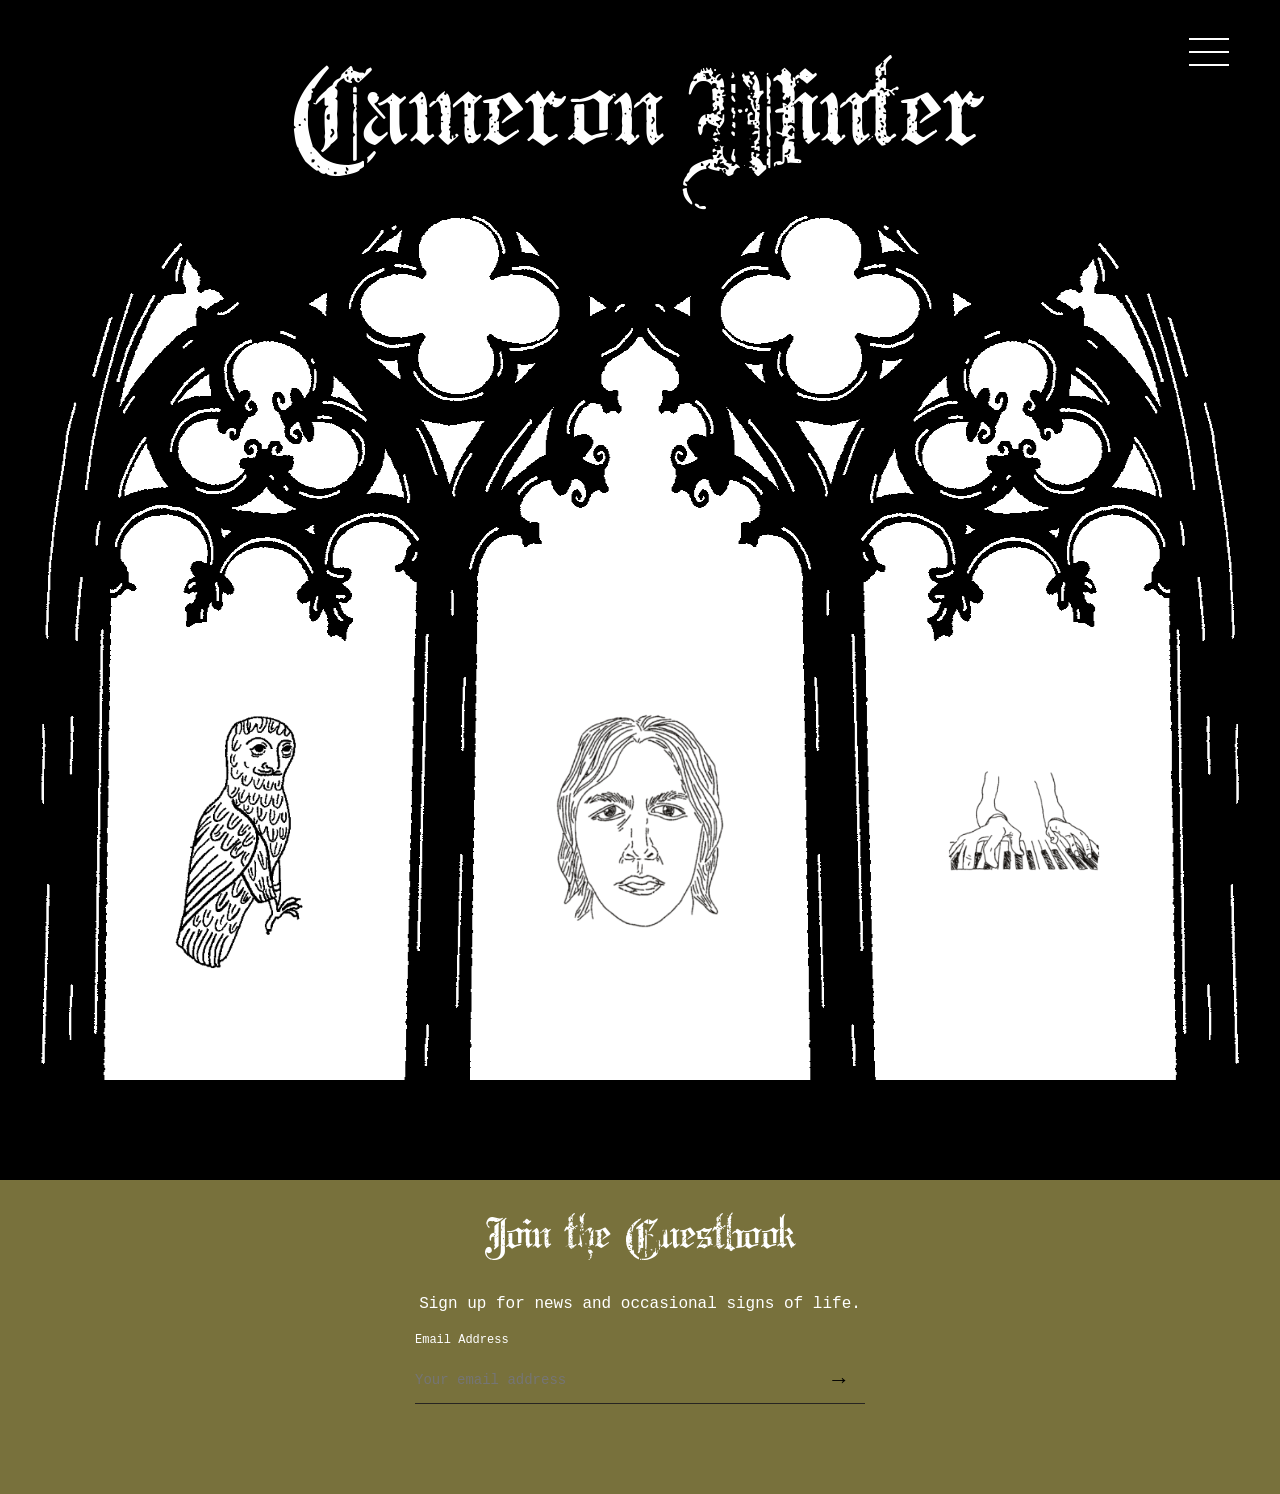
==== index.html @ 93fab68b "website" ====
<!DOCTYPE html>
<html lang="en">

<head>
    <meta charset="UTF-8">
    <meta name="viewport" content="width=device-width, initial-scale=1.0">
    <title>Cameron Winter</title>
    <link rel="stylesheet" href="style.css">
      <link rel="stylesheet" href="menu.css">
</head>

<body>


<!-- UNIVERSAL NAVIGATION -->

<!-- Hidden checkbox controlling menu -->
<input type="checkbox"
       id="menu-toggle"
       class="menu-toggle"
       aria-label="Toggle navigation menu">


<!-- Hamburger icon -->
<label for="menu-toggle" class="hamburger">
    <span></span>
    <span></span>
    <span></span>
</label>


<!-- Dark overlay (click to close) -->
<label for="menu-toggle"
       class="menu-overlay"
       aria-label="Close navigation menu">
</label>


<!-- Slide-out navigation -->
<nav class="side-menu" aria-label="Main navigation">

    <!-- X to close menu -->
    <label for="menu-toggle"
           class="menu-close"
           aria-label="Close navigation menu">
        &times;
    </label>


    <!-- Menu links -->
    <div class="menu-links">

        <a href="dreams.html">dreams</a>

        <a href="https://cameronwinter.lnk.to/LiveatCarnegieHall"
           target="_blank"
           rel="noopener noreferrer">
            listen
        </a>

        <a href="in_the_world.html">in the world</a>

        <a href="theories.html">theories</a>

        <a href="portraits.html">portraits</a>

        <a href="index.html#signup">guestbook</a>

        <a href="store.html">store</a>

    </div>

</nav>


  <!-- Opening Gate Animation -->
    <div class="intro">
        <img src="assets/Gate_Animation.gif" alt="Opening gate animation">
    </div>

<!-- homepage -->
<main class="homepage">

    <!-- header -->
    <header class="home-header">

        <!-- CAMERON WINTER TITLE -->
        <h1 class="home-title">
            <span class="title-cameron">Cameron</span>
            <span class="title-winter">Winter</span>
        </h1>


    </header>

    <!-- DARK OVERLAY -->
<div class="menu-overlay"></div>


<!-- SLIDE-OUT NAVIGATION -->
<nav class="side-menu" id="side-menu" aria-label="Main navigation">

    <button class="menu-close"
            type="button"
            aria-label="Close menu">
        &times;
    </button>

    <div class="menu-links">

        <a href="dreams.html">Dreams</a>

        <a href="https://cameronwinter.lnk.to/LiveatCarnegieHall"
           target="_blank"
           rel="noopener noreferrer">Listen</a>

        <a href="in_the_world.html">In the World</a>

        <a href="theories.html">Theories</a>

        <a href="portraits.html">Portraits</a>

        <a href="index.html#signup">Guestbook</a>

        <a href="store.html">Store</a>

    </div>

</nav>


<!-- windows and illustrations -->
<section class="window-section">

    <div class="window-stage">

        <!-- gothic window PNG -->
        <img src="assets/WindowsUpdated.png"
             class="window-drawing"
             alt="Decorative gothic windows">

        <!-- clickable illustrations -->
        <div class="window-links">

            <!-- left window: owl -->
            <a href="dreams.html" class="window-link owl-link">
                <img src="assets/owl.png"
                     class="window-art"
                     alt="Owl illustration">

                <span class="hover-title">Dreams</span>
            </a>

            <!-- center window: portrait -->
            <a href="https://cameronwinter.lnk.to/LiveatCarnegieHall"
               target="_blank"
               rel="noopener noreferrer"
               class="window-link portrait-link">

                <img src="assets/portrait.png"
                     class="window-art"
                     alt="Cameron Winter portrait">

                <span class="hover-title">Listen</span>
            </a>

            <!-- right window: piano -->
            <a href="in_the_world.html"
               class="window-link piano-link">

                <img src="assets/piano.png"
                     class="window-art"
                     alt="Hands playing piano">

                <span class="hover-title">In the World</span>
            </a>

        </div>

    </div>

</section>


    <!-- scroll down for email -->
    <a href="#signup" class="scroll-text">
        Sign up below ↓
    </a>

</main>

  <!-- black stripe below windows -->
    <div 
    class="black-stripe">
    </div>

    <!-- email sign up section -->
    <footer id="signup" class="signup-section">

<!-- email sign up section -->
<footer id="signup" class="signup-section">

    <h2>Join the Guestbook</h2>

    <p>Sign up for news and occasional signs of life.</p>

    <!-- email form -- doesn't actually function-->
    <form class="email-form">

        <label for="email">Email Address</label>

        <div class="email-box">
            <input
                type="email"
                id="email"
                name="email"
                placeholder="Your email address"
                required>

            <button type="submit" aria-label="Submit email">
                →
            </button>
        </div>

    </form>

</footer>

</body>
</html>
---- style.css ----
/* Constant Page Settings */

* {
    box-sizing: border-box;
}

body {
    margin: 0;
    background-color: #FFFCF9;
}
 /* Homepage Fonts and Colors*/

 @import url('https://fonts.googleapis.com/css2?family=DM+Sans:wght@400;500;600&display=swap');

@font-face {
    font-family: 'Old England Gothic';
    src: url('assets/Old\ England\ Gothic.otf')
         format('TrueType');
         font-weight: normal;
         font-style: normal; 
}

@font-face{
    font-family:'Stamping Nico';
    src: url('assets/Stamping\ Nico.ttf')
    format('TrueType');
    font-weight: normal
}


:root {
    --cream: #FFFCF9;
    --black: #000000;
    --blue: #787EA2;
}

html {
    scroll-behavior: smooth;
}

/* Opening Gate Animation */

.intro {
    position: fixed;
    top: 0;
    left: 0;

    width: 100%;
    height: 100vh;

    background-color: white;
    z-index: 100;

    animation: hideIntro 0s 1.8s forwards;
}

/* Gate GIF*/

.intro img {
    width: 100%;
    height: 100%;
    object-fit: cover;

    animation: hideGate 0s 1.5s forwards;
}

/* to hide the gate after 3 seconds */

@keyframes hideGate {
    to {
        visibility: hidden;
    }
}

/* to hide the white intro screen after 0.3 seconds */

@keyframes hideIntro {
    to {
        visibility: hidden;
    }
}


/* homepage */

.homepage {
    position: relative;

    width: 100%;
    height: 100vh;
    min-height: 0;

    background-color: #000000;

    overflow: hidden;
}



/* homepage background */

.homepage {
    position: relative;
    min-height: 120vh;
    background-color: #FFFCF9;

    display: flex;
    flex-direction: column;
    align-items: center;

    overflow: hidden;
}


/* header */

.home-header {
    position: absolute;

    top: 0;
    left: 0;

    width: 100%;
    height: 180px;

    display: flex;
    justify-content: center;
    align-items: flex-start;

    z-index: 5;
}


/* cameron winter title */

.home-title {
    display: flex;
    justify-content: center;
    align-items: center;

    gap: 25px;

    margin: 45px 0 0;

    font-family: 'Old England Gothic', serif;
    font-size: 155px;
    font-weight: normal;

    color: white;

    position: relative;
    z-index: 4;
}

/* .title-cameron {
    display: inline-block;
    transform: rotate(-5deg) translateY(8px);
} */

/* .title-winter {
    display: inline-block;
    transform: rotate(10deg) translateY(8px);
} */

:root {
    --menu-icon-color: white;
}


/* window section */

.window-section {
    position: absolute;

    top: 0;
    left: 0;

    width: 100%;
    height: 100%;

    margin: 0;
    padding: 0;
}


/* background window panels */

.window-backgrounds {
    position: absolute;
    inset: 0;

    display: flex;
    justify-content: space-around;
    align-items: flex-end;

    padding: 0 10% 5%;
}

.window-panel {
    width: 29%;
    height: 67%;


    border-radius: 48% 48% 7% 7% / 22% 22% 5% 5%;
}

/* window png */

.window-drawing {
    position: absolute;

    top: 0;
    left: 50%;

    width: 110%;
    height: 100%;

    transform: translateX(-50%);

    object-fit: fill;

    pointer-events: none;

    z-index: 1;
}



/* WINDOW SECTION */

.window-section {
    position: absolute;

    top: 0;
    left: 0;

    width: 100%;
    height: 100%;

    margin: 0;
    padding: 0;
}


/* SHARED WINDOW STAGE */

.window-stage {
    position: absolute;

    top: 0;
    left: 50%;

    width: 110%;
    height: 100%;

    transform: translateX(-50%);
}


/* ILLUSTRATION CONTAINER */

.window-links {
    position: absolute;

    inset: 0;

    z-index: 3;

    pointer-events: none;
}


/* INDIVIDUAL ILLUSTRATION LINKS */

.window-link {
    position: absolute;

    top: 76%;

    width: 19%;
    height: 35%;

    transform: translate(-50%, -50%);

    display: block;

    text-decoration: none;
    color: black;

    pointer-events: auto;
}


/* POSITION LINKS IN EACH WINDOW */

/* left window */
.owl-link {
    left: 21.5%;
     width: 13%;
    height: 25%;
    top: 78%;
}

/* center window */
.portrait-link {
    left: 50%;
    width: 13%;
    height: 30%;
}

/* right window */
.piano-link {
    left: 77.3%;
    width: 13%;
    height: 37%;
}


/* SHARED ILLUSTRATION STYLING */

.window-art {
    display: block;

    width: 100%;
    height: 100%;

    object-fit: contain;

    transition: opacity 0.3s ease;
}


/* HOVER TEXT */

.hover-title {
    position: absolute;

    top: 50%;
    left: 50%;

    transform: translate(-50%, -50%);

    font-family: "Courier New", monospace;
    font-size: 22px;
    font-weight: 700;

    white-space: nowrap;

    color: black;

    opacity: 0;

    pointer-events: none;

    transition: opacity 0.3s ease;
}


/* HOVER EFFECTS */

.window-link:has(.window-art:hover) .window-art {
    opacity: 0.65;
}

.window-link:has(.window-art:hover) .hover-title {
    opacity: 1;
}

/* email sign up words */

.scroll-text {
    position: absolute;

    bottom: 30px;
    left: 50%;

    transform: translateX(-50%);

    font-family: "courier new", monospace;
    font-size: 12px;
    font-weight: 500;

    text-transform: uppercase;
    letter-spacing: 2px;

    color: white;
    text-decoration: none;

    z-index: 5;
}

/* BLACK STRIPE BELOW WINDOWS */

.black-stripe {
    width: 100%;
    height: 100px;

    background-color: black;
}

/* email sign up section */

.signup-section {
    width: 100%;
    min-height: 150px;

    padding: 15px 15px;

    /* background-color: #A09DBA; */
    background-color: #78713C;
    color: #FFFFFF;

    text-align: center;
}

.signup-section h2 {
    margin: 0 0 15px;

    font-family: "Old England Gothic", serif;
    font-size: 60px;
    font-weight: normal;
}

.signup-section p {
    font-family: "courier new", monospace;
    font-size: 16px;
    margin-bottom: 20px;
}


/* email form -- not working yet*/

.email-form {
    width: min(450px, 90%);
    margin: 0 auto 60px;

    text-align: left;
}

.email-form label {
    display: block;
    margin-bottom: 10px;

    font-family: 'courier new', monospace;
    font-size: 12px;
}

.email-box {
    display: flex;
    border-bottom: 1px solid #272421;
}

.email-box input {
    flex: 1;
    min-width: 0;

    padding: 12px 0;

    border: none;
    outline: none;
    background: transparent;

    font-family: 'courier new', monospace;
    font-size: 14px;
}

.email-box button {
    padding: 10px 15px;

    border: none;
    background: transparent;

    font-size: 22px;
    cursor: pointer;
}
---- menu.css ----
/* UNIVERSAL MENU */

/* FONT */

@font-face {
    font-family: 'Old England Gothic';
    src: url('assets/Old%20England%20Gothic.otf')
         format('opentype');
    font-weight: normal;
    font-style: normal;
}


/* HIDDEN CHECKBOX */

.menu-toggle {
    position: absolute;
    width: 1px;
    height: 1px;
    padding: 0;
    margin: -1px;
    overflow: hidden;
    clip-path: inset(50%);
    white-space: nowrap;
}


/* HAMBURGER ICON */

.hamburger {
    position: fixed;

    top: 38px;
    right: 4%;

    width: 40px;
    height: 28px;

    display: flex;
    flex-direction: column;
    justify-content: space-between;

    padding: 0;
    border: none;
    background: transparent;

    cursor: pointer;

    z-index: 20;
}

.hamburger span {
    display: block;
    width: 100%;
    height: 2px;

    background-color: var(--menu-icon-color, black);

    transition: background-color 0.3s ease;
}


/* DARK PAGE OVERLAY */

.menu-overlay {
    position: fixed;
    inset: 0;

    background-color: rgba(0, 0, 0, 0.65);

    opacity: 0;
    visibility: hidden;

    transition: opacity 0.3s ease,
                visibility 0.3s ease;

    z-index: 10;

    cursor: pointer;
}


/* SLIDE-OUT SIDEBAR */

.side-menu {
    position: fixed;

    top: 0;
    right: 0;

    width: 350px;
    max-width: 85%;
    height: 100vh;
    height: 100dvh;

    padding: 100px 45px 40px;

    background-color: #000000;

    transform: translateX(100%);
    visibility: hidden;

    transition: transform 0.4s ease,
                visibility 0.4s ease;

    z-index: 15;

    overflow-y: auto;
}


/* NAVIGATION LINKS */

.menu-links {
    display: flex;
    flex-direction: column;

    gap: 28px;
}

.menu-links a {
    font-family: 'Old England Gothic', serif;
    font-size: 50px;
    font-weight: normal;

    color: white;
    text-decoration: none;

    transition: opacity 0.2s ease;
}

.menu-links a:hover {
    opacity: 0.55;
}


/* CLOSE BUTTON */

.menu-close {
    position: absolute;

    top: 25px;
    right: 35px;

    font-family: Arial, sans-serif;
    font-size: 38px;
    font-weight: 300;

    color: white;

    cursor: pointer;
}


/* OPEN THE MENU WHEN CHECKED */

.menu-toggle:checked ~ .menu-overlay {
    opacity: 1;
    visibility: visible;
}

.menu-toggle:checked ~ .side-menu {
    transform: translateX(0);
    visibility: visible;
}


/* HIDE HAMBURGER WHEN MENU IS OPEN */

.menu-toggle:checked ~ .hamburger {
    visibility: hidden;
}


/* KEYBOARD FOCUS */

.menu-toggle:focus-visible ~ .hamburger {
    outline: 2px solid currentColor;
    outline-offset: 6px;
}


/* MOBILE */

@media (max-width: 768px) {

    .hamburger {
        top: 30px;
        right: 5%;
    }

    .side-menu {
        width: 85%;
        padding: 85px 30px 40px;
    }

    .menu-links {
        gap: 25px;
    }

    .menu-links a {
        font-size: 30px;
    }
}
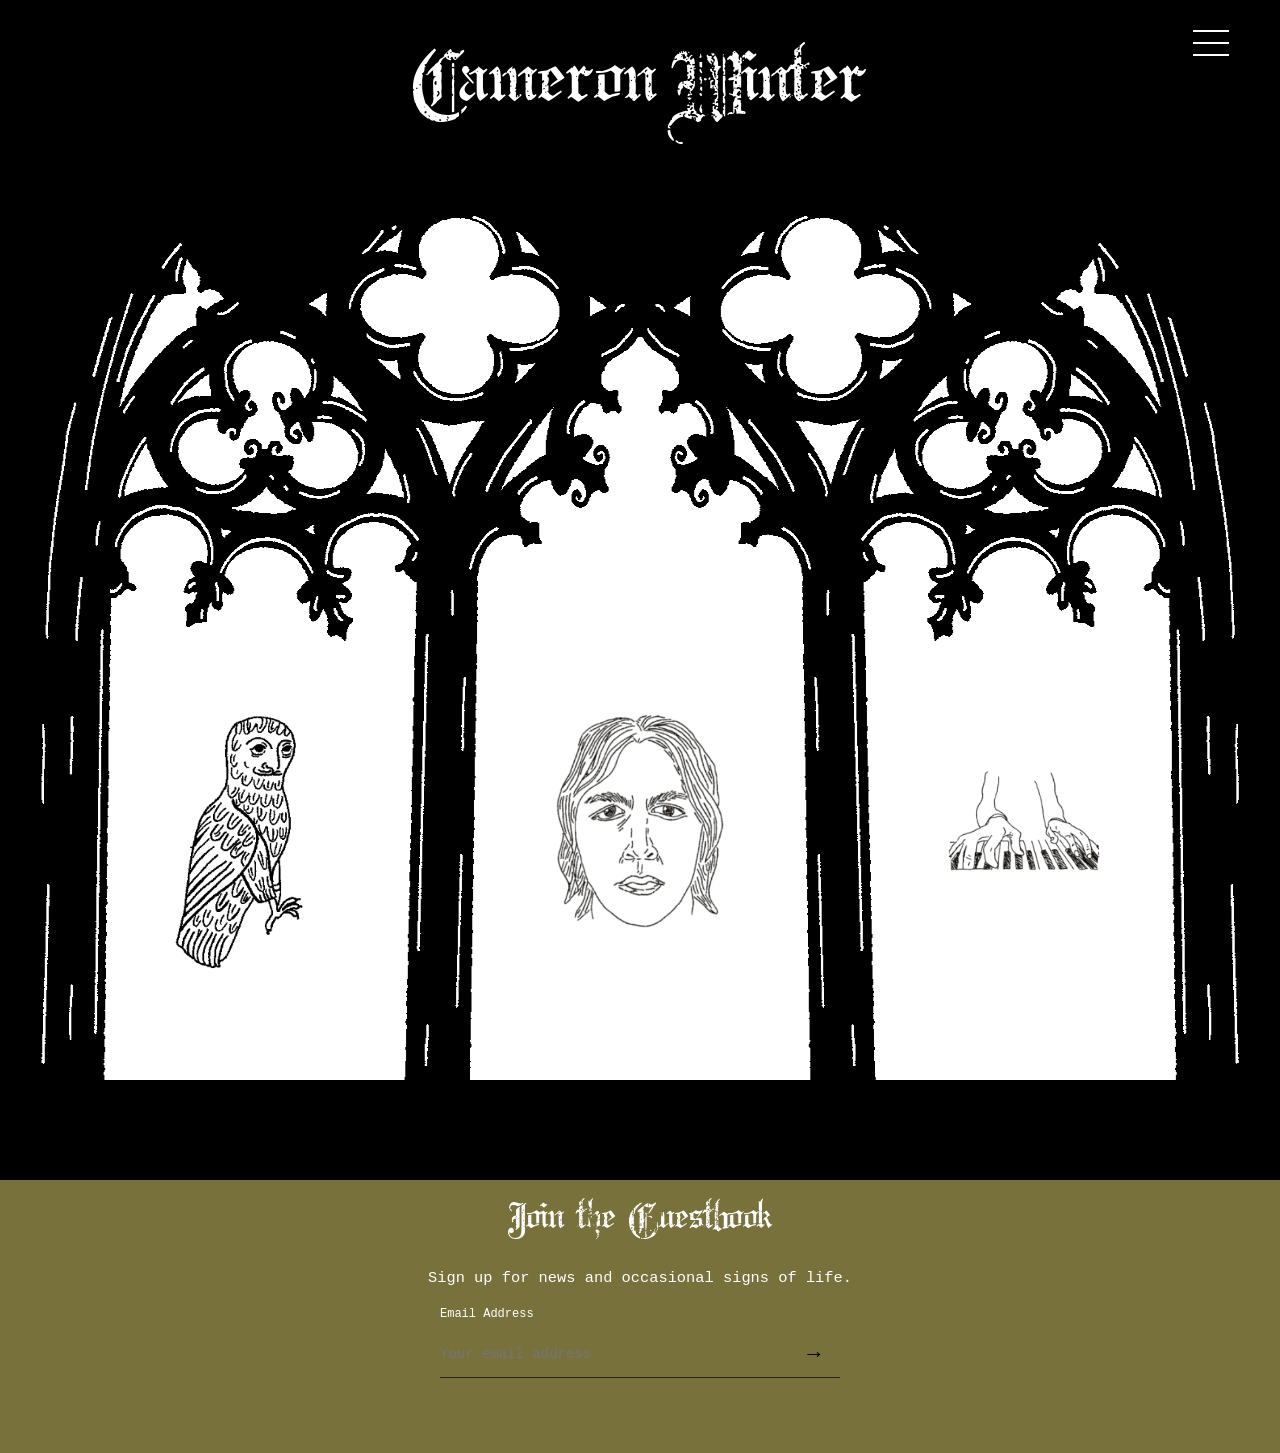
==== commit ef683d43: "responsiveness" ====
--- a/index.html
+++ b/index.html
@@ -194,8 +194,6 @@
     class="black-stripe">
     </div>
 
-    <!-- email sign up section -->
-    <footer id="signup" class="signup-section">
 
 <!-- email sign up section -->
 <footer id="signup" class="signup-section">
--- a/style.css
+++ b/style.css
@@ -88,29 +88,13 @@
     position: relative;
 
     width: 100%;
-    height: 100vh;
-    min-height: 0;
+    min-height: 120vh;
 
     background-color: #000000;
 
     overflow: hidden;
 }
 
-
-
-/* homepage background */
-
-.homepage {
-    position: relative;
-    min-height: 120vh;
-    background-color: #FFFCF9;
-
-    display: flex;
-    flex-direction: column;
-    align-items: center;
-
-    overflow: hidden;
-}
 
 
 /* header */
@@ -144,7 +128,7 @@
     margin: 45px 0 0;
 
     font-family: 'Old England Gothic', serif;
-    font-size: 155px;
+    font-size: clamp(60px, 8vw, 155px);
     font-weight: normal;
 
     color: white;
@@ -208,6 +192,19 @@
 /* window png */
 
 .window-drawing {
+    /* position: absolute;
+
+    top: 0;
+    left: 0;
+
+    width: 100%;
+    height: 100%;
+
+    object-fit: fill;
+
+    pointer-events: none;
+
+    z-index: 1; */
     position: absolute;
 
     top: 0;
@@ -342,7 +339,7 @@
     transform: translate(-50%, -50%);
 
     font-family: "Courier New", monospace;
-    font-size: 22px;
+    font-size: clamp(12px, 1.4vw, 22px);
     font-weight: 700;
 
     white-space: nowrap;
@@ -473,4 +470,368 @@
 
     font-size: 22px;
     cursor: pointer;
-}+}
+
+
+/* =====================================
+   RESPONSIVE HOMEPAGE
+   ===================================== */
+
+
+/* NARROWER DESKTOP AND LAPTOP */
+
+@media (max-width: 1400px) {
+
+    .home-title {
+        gap: 15px;
+        margin-top: 35px;
+    }
+
+    .window-stage {
+        width: 110%;
+    }
+
+    .hover-title {
+        font-size: clamp(12px, 1.4vw, 20px);
+    }
+
+    .signup-section h2 {
+        font-size: clamp(35px, 4vw, 55px);
+    }
+
+    .signup-section p {
+        font-size: clamp(12px, 1.2vw, 16px);
+    }
+
+    .email-form {
+        width: min(400px, 85%);
+    }
+}
+
+
+/* SMALL LAPTOP AND TABLET
+   WINDOWS DISAPPEAR */
+
+@media (max-width: 1050px) {
+
+    :root {
+        --menu-icon-color: black;
+    }
+
+    .homepage {
+        min-height: auto;
+        height: auto;
+
+        background-color: #FFFCF9;
+
+        overflow: visible;
+    }
+
+    /* Hide gothic window PNG */
+
+    .window-drawing {
+        display: none;
+    }
+
+    /* Title becomes black */
+
+    .home-header {
+        position: relative;
+
+        height: auto;
+        min-height: 150px;
+
+        padding-top: 35px;
+    }
+
+    .home-title {
+        margin: 0;
+
+        font-size: clamp(48px, 7vw, 75px);
+
+        color: black;
+
+        gap: 15px;
+    }
+
+    /* Windows no longer control layout */
+
+    .window-section {
+        position: relative;
+
+        width: 100%;
+        height: auto;
+    }
+
+    .window-stage {
+        position: relative;
+
+        top: auto;
+        left: auto;
+
+        width: 100%;
+        height: auto;
+
+        transform: none;
+    }
+
+    /* Stack illustrations */
+
+    .window-links {
+        position: relative;
+
+        display: flex;
+        flex-direction: column;
+        align-items: center;
+
+        gap: 65px;
+
+        padding: 35px 0 70px;
+
+        pointer-events: auto;
+    }
+
+    /* Remove desktop absolute positioning */
+
+    .window-link {
+        position: relative;
+
+        top: auto;
+        left: auto;
+
+        width: 220px;
+        height: 180px;
+
+        transform: none;
+
+        display: block;
+    }
+
+    /* Individual illustration proportions */
+
+    .owl-link {
+        width: 160px;
+        height: 160px;
+    }
+
+    .portrait-link {
+        width: 190px;
+        height: 190px;
+    }
+
+    .piano-link {
+        width: 220px;
+        height: 160px;
+    }
+
+    .window-art {
+        width: 100%;
+        height: 100%;
+
+        object-fit: contain;
+    }
+
+    /* Hover text scales */
+
+    .hover-title {
+        font-size: clamp(13px, 2vw, 18px);
+    }
+
+    /* Signup prompt */
+
+    .scroll-text {
+        position: relative;
+
+        bottom: auto;
+        left: auto;
+
+        display: block;
+
+        width: fit-content;
+
+        margin: 0 auto 45px;
+
+        transform: none;
+
+        color: black;
+        font-size: 11px;
+    }
+
+    /* Remove unnecessary black space */
+
+    .black-stripe {
+        display: none;
+    }
+
+    /* Guestbook */
+
+    .signup-section {
+        padding: 35px 20px 20px;
+    }
+
+    .signup-section h2 {
+        font-size: clamp(35px, 5vw, 50px);
+    }
+
+    .signup-section p {
+        font-size: 14px;
+    }
+
+    .email-form {
+        width: min(400px, 90%);
+        margin-bottom: 35px;
+    }
+}
+
+
+/* MOBILE */
+
+@media (max-width: 650px) {
+
+    .home-header {
+        min-height: 120px;
+
+        padding-top: 40px;
+    }
+
+    .home-title {
+        flex-direction: column;
+
+        gap: 0;
+
+        font-size: clamp(42px, 11vw, 65px);
+        line-height: 0.9;
+    }
+
+    .window-links {
+        gap: 55px;
+
+        padding-top: 50px;
+        padding-bottom: 65px;
+    }
+
+    /* Smaller illustrations */
+
+    .owl-link {
+        width: 125px;
+        height: 145px;
+    }
+
+    .portrait-link {
+        width: 145px;
+        height: 160px;
+    }
+
+    .piano-link {
+        width: 175px;
+        height: 125px;
+    }
+
+    /* Smaller hover titles */
+
+    .hover-title {
+        font-size: 13px;
+    }
+
+    /* Email section */
+
+    .signup-section {
+        padding: 30px 20px 15px;
+    }
+
+    .signup-section h2 {
+        font-size: clamp(30px, 9vw, 43px);
+
+        margin-bottom: 12px;
+    }
+
+    .signup-section p {
+        font-size: 12px;
+        line-height: 1.5;
+
+        margin-bottom: 25px;
+    }
+
+    .email-form {
+        width: 90%;
+
+        margin-bottom: 25px;
+    }
+
+    .email-form label {
+        font-size: 11px;
+    }
+
+    .email-box input {
+        font-size: 12px;
+
+        padding: 10px 0;
+    }
+
+    .email-box button {
+        font-size: 18px;
+    }
+
+    .scroll-text {
+        font-size: 10px;
+
+        margin-bottom: 35px;
+    }
+}
+
+
+/* MOBILE ILLUSTRATION LABELS */
+
+@media (max-width: 650px) {
+
+    .window-link {
+        display: flex;
+        flex-direction: column;
+        align-items: center;
+
+        height: auto;
+    }
+
+    .owl-link {
+        width: 125px;
+    }
+
+    .portrait-link {
+        width: 145px;
+    }
+
+    .piano-link {
+        width: 175px;
+    }
+
+    .owl-link .window-art {
+        height: 145px;
+    }
+
+    .portrait-link .window-art {
+        height: 160px;
+    }
+
+    .piano-link .window-art {
+        height: 125px;
+    }
+
+    .hover-title {
+        position: static;
+
+        transform: none;
+
+        display: block;
+
+        margin-top: 8px;
+
+        opacity: 1;
+
+        font-size: 12px;
+        text-align: center;
+    }
+
+    .window-link:has(.window-art:hover) .window-art {
+        opacity: 1;
+    }
+}
--- a/menu.css
+++ b/menu.css
@@ -203,3 +203,105 @@
         font-size: 30px;
     }
 }
+
+
+/* =====================================
+   RESPONSIVE UNIVERSAL MENU
+   ===================================== */
+
+
+/* SMALLER LAPTOPS */
+
+@media (max-width: 1400px) {
+
+    .hamburger {
+        top: 30px;
+        right: 4%;
+
+        width: 36px;
+        height: 26px;
+    }
+
+    .side-menu {
+        width: 320px;
+        padding: 90px 35px 35px;
+    }
+
+    .menu-links {
+        gap: 25px;
+    }
+
+    .menu-links a {
+        font-size: 38px;
+    }
+}
+
+
+/* TABLET AND NARROW LAPTOP */
+
+@media (max-width: 1050px) {
+
+    .hamburger {
+        top: 28px;
+        right: 5%;
+
+        width: 32px;
+        height: 24px;
+    }
+
+    .side-menu {
+        width: 300px;
+        max-width: 85%;
+
+        padding: 85px 30px 35px;
+    }
+
+    .menu-links {
+        gap: 23px;
+    }
+
+    .menu-links a {
+        font-size: 32px;
+    }
+
+    .menu-close {
+        top: 22px;
+        right: 25px;
+
+        font-size: 35px;
+    }
+}
+
+
+/* MOBILE */
+
+@media (max-width: 650px) {
+
+    .hamburger {
+        top: 25px;
+        right: 6%;
+
+        width: 30px;
+        height: 22px;
+    }
+
+    .side-menu {
+        width: 85%;
+        max-width: 350px;
+
+        padding: 85px 30px 35px;
+    }
+
+    .menu-links {
+        gap: 24px;
+    }
+
+    .menu-links a {
+        font-size: 30px;
+    }
+
+    .menu-close {
+        top: 20px;
+        right: 25px;
+    }
+}
